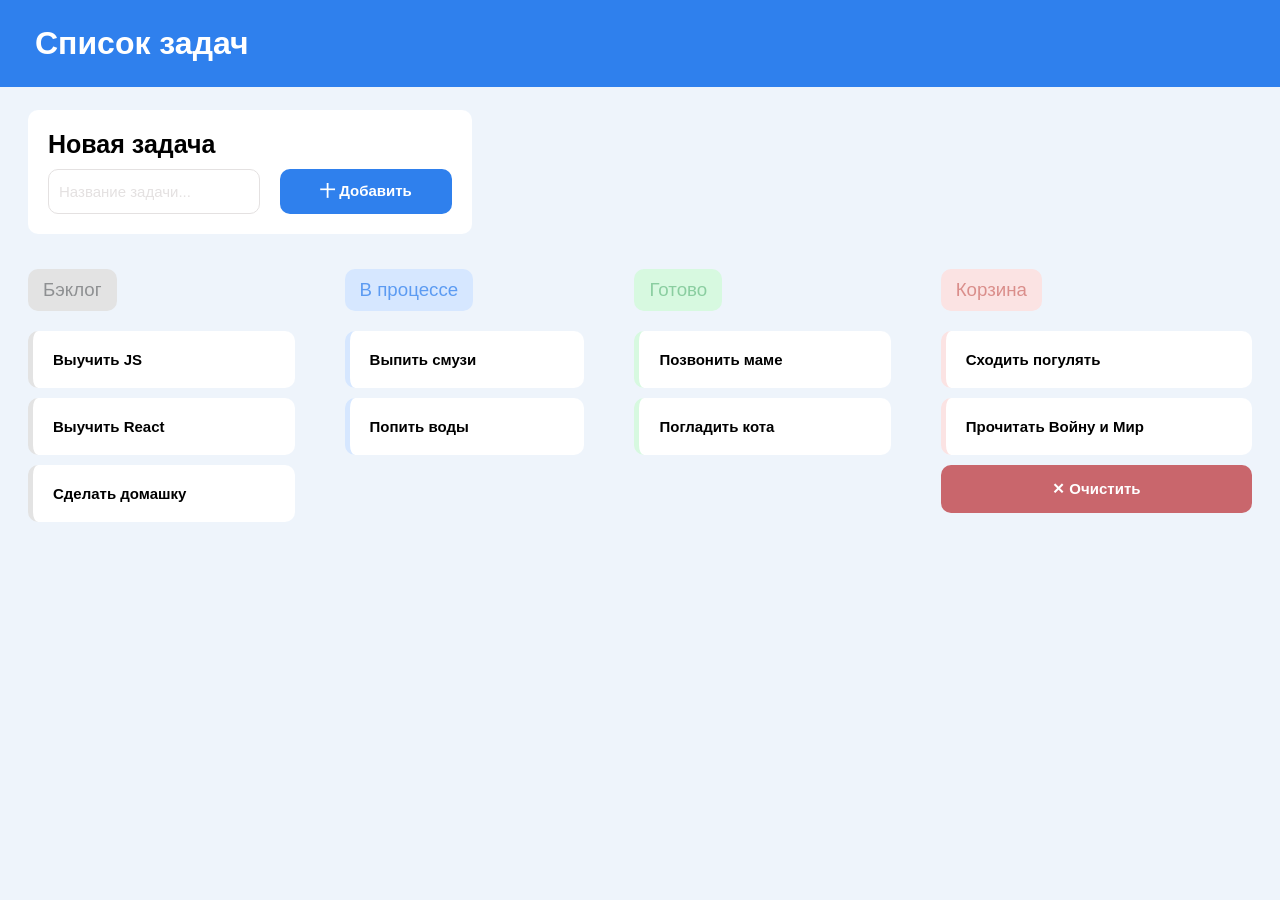
==== index.html @ 3ebddbff "made the layout based on the template" ====
<!DOCTYPE html>
<html lang="en">
<head>
    <meta charset="UTF-8">
    <meta name="viewport" content="width=device-width, initial-scale=1.0">
    <link href="css/style.css" type="text/css" rel="stylesheet">
    <title>Document</title>
</head>
<body>
    <header class="header">
        <h1>Список задач</h1>
    </header>
    <main>
        <div class="add-new-task">
            <h1>Новая задача</h1>
            <div class="bottom-group">
                <input placeholder="Название задачи..." type="text">
                <button>十 Добавить</button>
            </div>
        </div>
        <div class="display-tasks">
            <div class="task-theme-themplate task-theme-backlog">
                <h3>Бэклог</h3>
                <ul>
                    <li>Выучить JS</li>
                    <li>Выучить React</li>
                    <li>Сделать домашку</li>
                </ul>
            </div>
            <div class="task-theme-themplate task-theme-inprocess">
                <h3>В процессе</h3>
                <ul>
                    <li>Выпить смузи</li>
                    <li>Попить воды</li>
                </ul>
            </div>
            <div class="task-theme-themplate task-theme-complete">
                <h3>Готово</h3>
                <ul>
                    <li>Позвонить маме</li>
                    <li>Погладить кота</li>
                </ul>
            </div>
            <div class="task-theme-themplate task-theme-garbage">
                <h3>Корзина</h3>
                <ul>
                    <li>Сходить погулять</li>
                    <li>Прочитать Войну и Мир</li>
                </ul>
                <button class="clear-button" type="button">✕ Очистить</button>
            </div>
        </div>
    </main>
</body>
</html>
---- css/style.css ----
/* Общий стиль */
:root {
    --default-corner-radius: 10px;
    --default-font-size: 15px;
}

*{
    margin: 0;
    padding: 0;
    text-decoration: none;
    font-family: Arial, sans-serif;
}

body {
    background-color: #eef4fb;
}

main {
    padding: 23px 28px;
}

/*Стиль для header*/

.header {
    background-color: #2f80ed;
}

.header h1 {
    color: white;
    padding: 25px 35px;
}

/* Стиль для добавления задачи */

.add-new-task {
    border-radius: var(--default-corner-radius);
    background: white;
    padding: 20px;
    width: fit-content;
}

.add-new-task h1 {
    background-color: white;
    font-size: 25px;
    margin-bottom: 10px;
}

.add-new-task .bottom-group {
    background-color: white;
    display: flex;
    gap: 20px;
}

.add-new-task input[type=text] {
    border-radius: var(--default-corner-radius);
    outline: none;
    padding: 10px;
    font-size: var(--default-font-size);
    color: #e4e1e1;
    background-color: white;
    border: 1px solid #e4e1e1;
}

.add-new-task input[type=text]::placeholder {
    font-size: var(--default-font-size);
    color: #e4e1e1;
}

.add-new-task button {
    background-color: #2f80ed;
    color: white;
    border-radius: var(--default-corner-radius);
    padding: 13px 40px;
    font-size: var(--default-font-size);
    font-weight: bold;
    cursor: pointer;
    border: 0;
}

.add-new-task button:hover {
    background-color: #0056b3;
}
 
/* Для задачи */

.display-tasks {
    margin-top: 35px;
    display: flex;
    column-gap: 50px;
}

.display-tasks h3 {
    padding: 10px 15px;
    border-radius: var(--default-corner-radius);
    margin-bottom: 20px;
    font-weight: 500;
    width: fit-content;
}
 
.display-tasks li {
    list-style-type: none;
    font-weight: 600;
    font-size: var(--default-font-size);
    padding: 20px;
    background-color: white;
    border-radius: var(--default-corner-radius);
    margin: 10px 0;
}

.task-theme-themplate {
    flex: 1 1 auto;
}

.task-theme-backlog h3 {
    background-color: #e3e3e3;
    color: #8e9092;
}

.task-theme-backlog li {
    border-left: 5px solid #e3e3e3;
}

.task-theme-inprocess h3 {
    background-color: #d6e7ff;
    color: #5c9bf2;
}

.task-theme-inprocess li {
    border-left: 5px solid #d6e7ff;
}

.task-theme-complete h3 {
    background-color: #d7f9e0;
    color: #8acea0;
}

.task-theme-complete li {
    border-left: 5px solid #d7f9e0;
}

.task-theme-garbage h3 {
    background-color: #fbe3e3;
    color: #da8e8b;
}

.task-theme-garbage li {
    border-left: 5px solid #fbe3e3;
}


/* Для области с задачами */


/* Для кнопки очистить */

.clear-button {
    background-color: #c9666c;
    color: white;
    padding: 15px 0;
    border: 0px;
    border-radius: var(--default-corner-radius);
    width: 100%;
    font-weight: bold;
    font-size: var(--default-font-size);
}

.clear-button:hover {
    background-color: #b3464d;
}
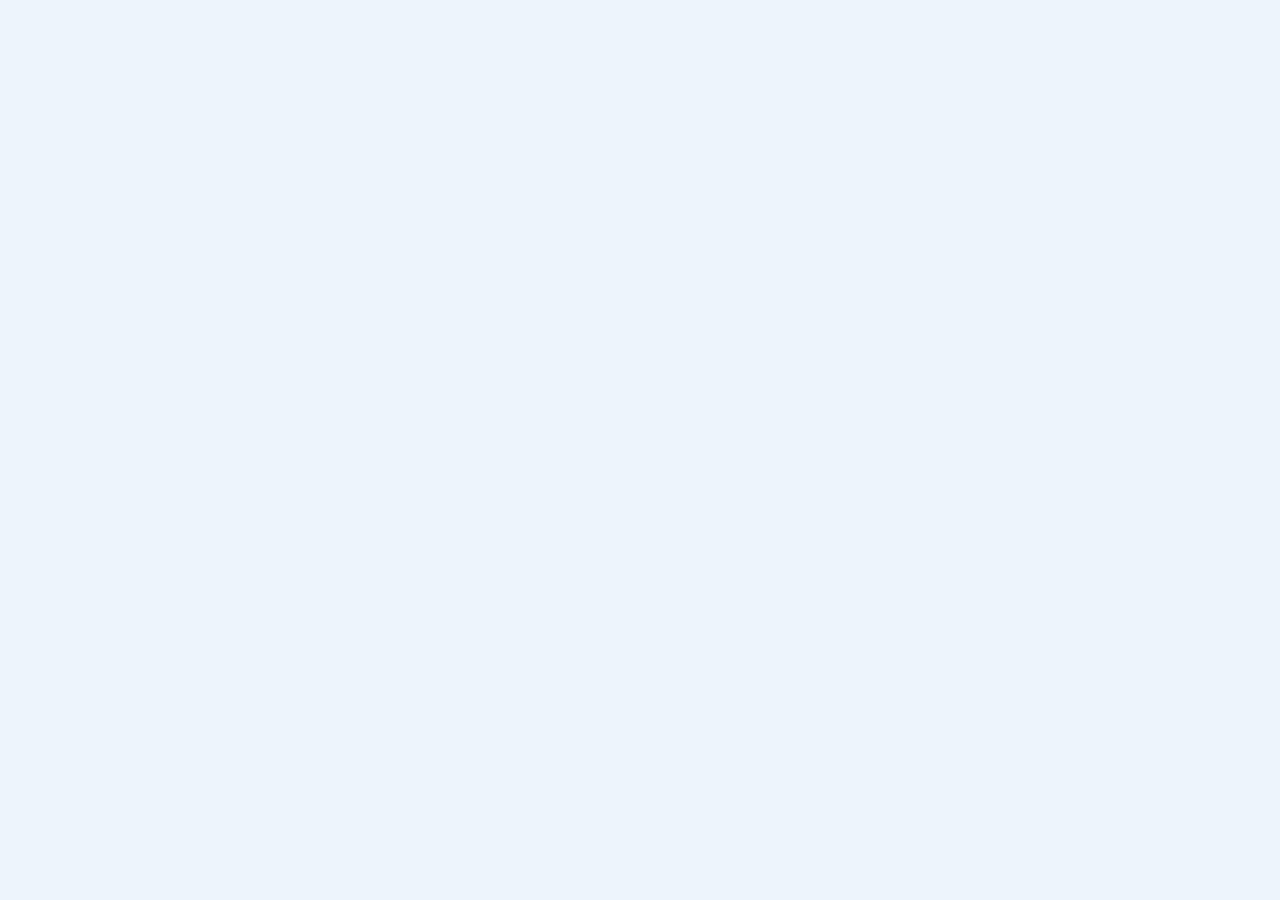
==== commit 6cae4498: "create an intermediate file index.html that references index.html in markup" ====
--- a/index.html
+++ b/index.html
@@ -3,53 +3,10 @@
 <head>
     <meta charset="UTF-8">
     <meta name="viewport" content="width=device-width, initial-scale=1.0">
-    <link href="css/style.css" type="text/css" rel="stylesheet">
+    <meta http-equiv="refresh" content="0; url=https://daniil-sas.github.io/todo-list/markup/index.html">
     <title>Document</title>
 </head>
 <body>
-    <header class="header">
-        <h1>Список задач</h1>
-    </header>
-    <main>
-        <div class="add-new-task">
-            <h1>Новая задача</h1>
-            <div class="bottom-group">
-                <input placeholder="Название задачи..." type="text">
-                <button>十 Добавить</button>
-            </div>
-        </div>
-        <div class="display-tasks">
-            <div class="task-theme-themplate task-theme-backlog">
-                <h3>Бэклог</h3>
-                <ul>
-                    <li>Выучить JS</li>
-                    <li>Выучить React</li>
-                    <li>Сделать домашку</li>
-                </ul>
-            </div>
-            <div class="task-theme-themplate task-theme-inprocess">
-                <h3>В процессе</h3>
-                <ul>
-                    <li>Выпить смузи</li>
-                    <li>Попить воды</li>
-                </ul>
-            </div>
-            <div class="task-theme-themplate task-theme-complete">
-                <h3>Готово</h3>
-                <ul>
-                    <li>Позвонить маме</li>
-                    <li>Погладить кота</li>
-                </ul>
-            </div>
-            <div class="task-theme-themplate task-theme-garbage">
-                <h3>Корзина</h3>
-                <ul>
-                    <li>Сходить погулять</li>
-                    <li>Прочитать Войну и Мир</li>
-                </ul>
-                <button class="clear-button" type="button">✕ Очистить</button>
-            </div>
-        </div>
-    </main>
+    
 </body>
 </html>
